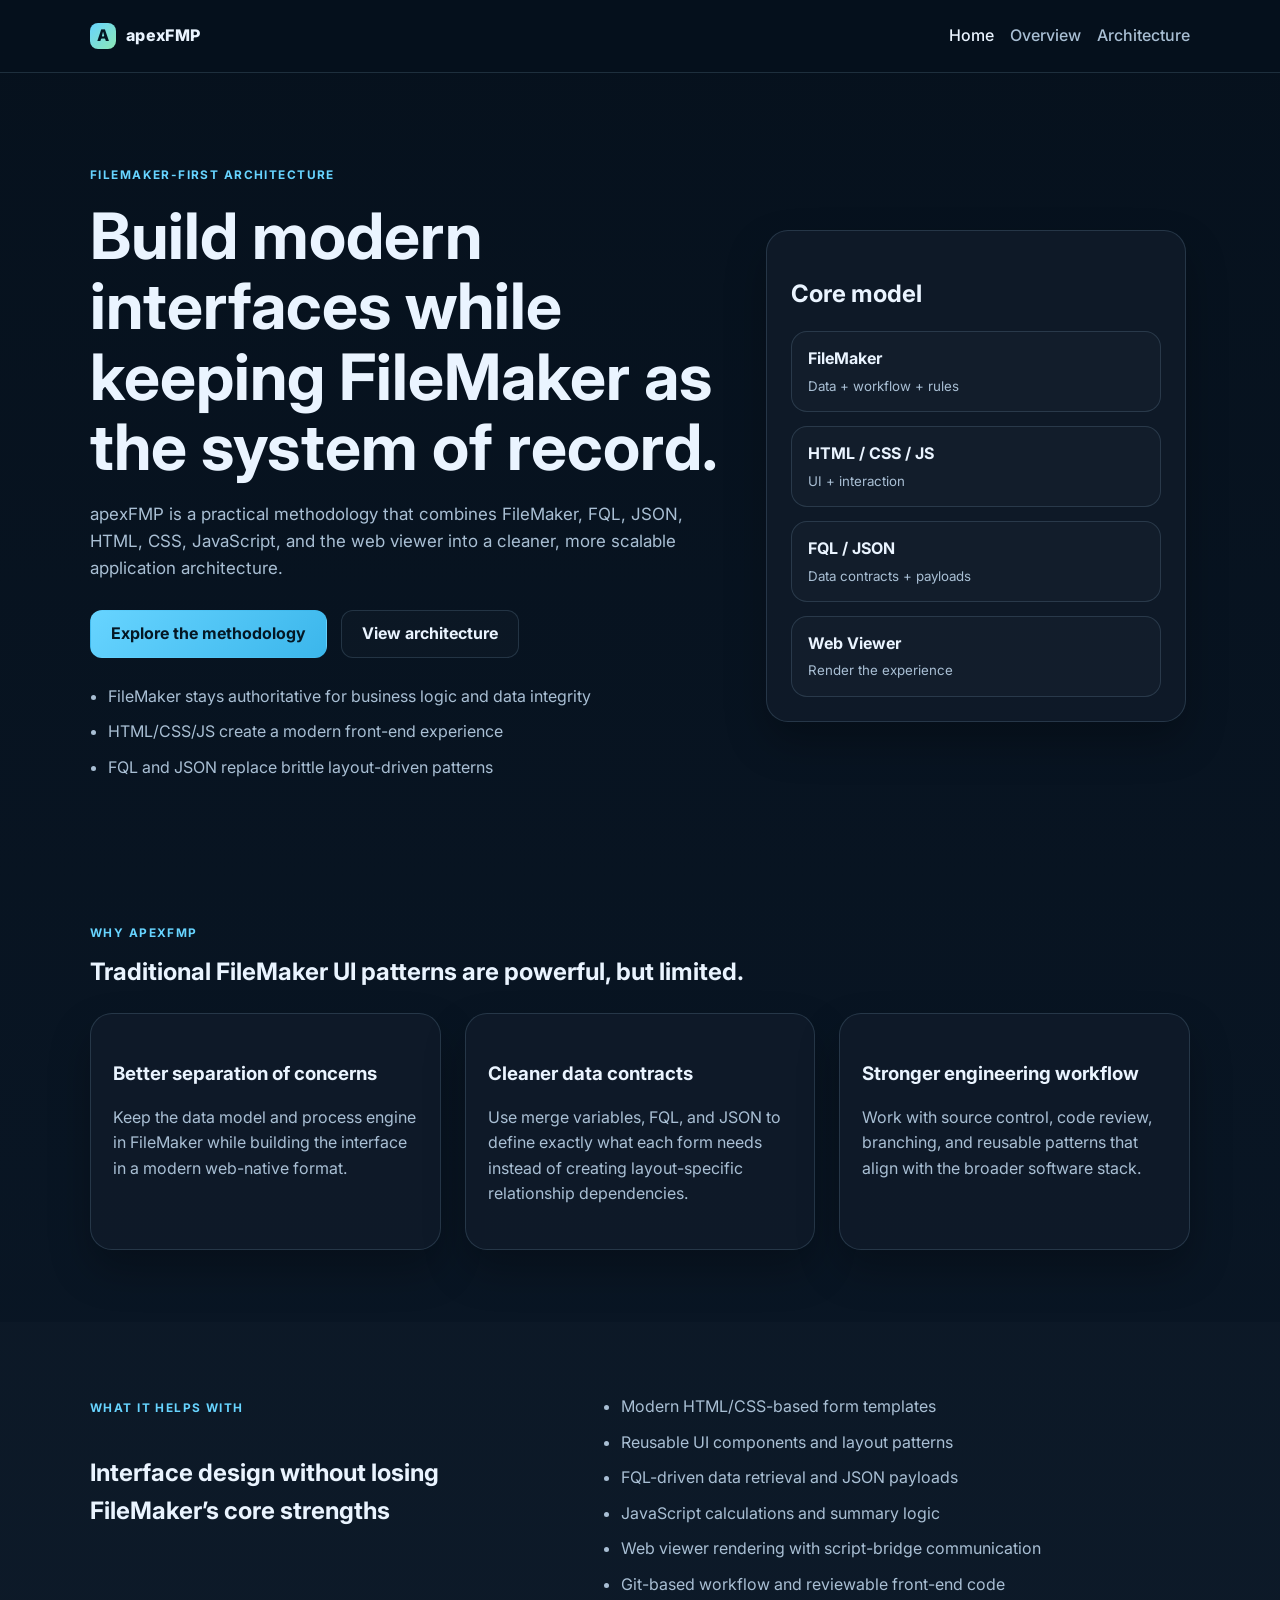
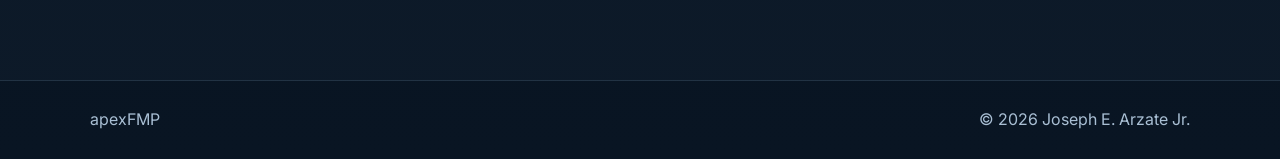
==== web/index.html @ 55b4c048 "Initial apexFMP website scaffold and methodology doc" ====
<!DOCTYPE html>
<html lang="en">
  <head>
    <meta charset="UTF-8" />
    <meta name="viewport" content="width=device-width, initial-scale=1.0" />
    <title>apexFMP | FileMaker-first web architecture</title>
    <meta
      name="description"
      content="apexFMP is a FileMaker-first methodology for building enterprise-grade interfaces using HTML, CSS, JavaScript, FQL, and the FileMaker web viewer."
    />
    <link rel="preconnect" href="https://fonts.googleapis.com" />
    <link rel="preconnect" href="https://fonts.gstatic.com" crossorigin />
    <link
      href="https://fonts.googleapis.com/css2?family=Inter:wght@400;500;600;700;800&display=swap"
      rel="stylesheet"
    />
    <link rel="stylesheet" href="assets/css/styles.css" />
  </head>
  <body>
    <header class="site-header">
      <div class="container nav">
        <a class="brand" href="index.html">
          <span class="brand-mark">A</span>
          <span>apexFMP</span>
        </a>
        <nav class="main-nav" aria-label="Main navigation">
          <a href="index.html" class="active">Home</a>
          <a href="pages/overview.html">Overview</a>
          <a href="pages/architecture.html">Architecture</a>
        </nav>
      </div>
    </header>

    <main>
      <section class="hero">
        <div class="container hero-grid">
          <div class="hero-copy">
            <span class="eyebrow">FileMaker-first architecture</span>
            <h1>Build modern interfaces while keeping FileMaker as the system of record.</h1>
            <p>
              apexFMP is a practical methodology that combines FileMaker, FQL, JSON,
              HTML, CSS, JavaScript, and the web viewer into a cleaner, more scalable
              application architecture.
            </p>
            <div class="hero-actions">
              <a class="btn btn-primary" href="pages/overview.html">Explore the methodology</a>
              <a class="btn btn-secondary" href="pages/architecture.html">View architecture</a>
            </div>
            <ul class="hero-points">
              <li>FileMaker stays authoritative for business logic and data integrity</li>
              <li>HTML/CSS/JS create a modern front-end experience</li>
              <li>FQL and JSON replace brittle layout-driven patterns</li>
            </ul>
          </div>

          <div class="hero-panel">
            <div class="panel-card">
              <h2>Core model</h2>
              <div class="stack">
                <div class="stack-item"><span>FileMaker</span><small>Data + workflow + rules</small></div>
                <div class="stack-item"><span>HTML / CSS / JS</span><small>UI + interaction</small></div>
                <div class="stack-item"><span>FQL / JSON</span><small>Data contracts + payloads</small></div>
                <div class="stack-item"><span>Web Viewer</span><small>Render the experience</small></div>
              </div>
            </div>
          </div>
        </div>
      </section>

      <section class="section">
        <div class="container">
          <div class="section-heading">
            <span class="eyebrow">Why apexFMP</span>
            <h2>Traditional FileMaker UI patterns are powerful, but limited.</h2>
          </div>

          <div class="feature-grid">
            <article class="feature-card">
              <h3>Better separation of concerns</h3>
              <p>Keep the data model and process engine in FileMaker while building the interface in a modern web-native format.</p>
            </article>
            <article class="feature-card">
              <h3>Cleaner data contracts</h3>
              <p>Use merge variables, FQL, and JSON to define exactly what each form needs instead of creating layout-specific relationship dependencies.</p>
            </article>
            <article class="feature-card">
              <h3>Stronger engineering workflow</h3>
              <p>Work with source control, code review, branching, and reusable patterns that align with the broader software stack.</p>
            </article>
          </div>
        </div>
      </section>

      <section class="section alt">
        <div class="container two-col">
          <div>
            <span class="eyebrow">What it helps with</span>
            <h2>Interface design without losing FileMaker’s core strengths</h2>
          </div>
          <div>
            <ul class="check-list">
              <li>Modern HTML/CSS-based form templates</li>
              <li>Reusable UI components and layout patterns</li>
              <li>FQL-driven data retrieval and JSON payloads</li>
              <li>JavaScript calculations and summary logic</li>
              <li>Web viewer rendering with script-bridge communication</li>
              <li>Git-based workflow and reviewable front-end code</li>
            </ul>
          </div>
        </div>
      </section>
    </main>

    <footer class="site-footer">
      <div class="container footer-inner">
        <p>apexFMP</p>
        <p>&copy; <span id="year"></span> Joseph E. Arzate Jr.</p>
      </div>
    </footer>

    <script src="assets/js/main.js"></script>
  </body>
</html>
---- web/assets/css/styles.css ----
:root {
  --bg: #07111f;
  --bg-soft: #0d1a2a;
  --panel: rgba(17, 28, 42, 0.82);
  --panel-alt: #101d2d;
  --card: #0f1d2e;
  --primary: #67d4ff;
  --primary-strong: #3bb6eb;
  --accent: #8de8b4;
  --text: #eaf4ff;
  --muted: #a9bfd4;
  --border: rgba(175, 218, 255, 0.15);
  --shadow: 0 20px 40px rgba(0, 0, 0, 0.25);
}

* {
  box-sizing: border-box;
}

html {
  scroll-behavior: smooth;
}

body {
  margin: 0;
  font-family: "Inter", sans-serif;
  background: linear-gradient(180deg, #06111d 0%, #0a1726 100%);
  color: var(--text);
  line-height: 1.6;
}

a {
  color: inherit;
  text-decoration: none;
}

img {
  max-width: 100%;
  display: block;
}

.container {
  width: min(1100px, calc(100% - 32px));
  margin: 0 auto;
}

.site-header {
  position: sticky;
  top: 0;
  z-index: 10;
  backdrop-filter: blur(14px);
  background: rgba(6, 17, 29, 0.85);
  border-bottom: 1px solid var(--border);
}

.nav {
  display: flex;
  align-items: center;
  justify-content: space-between;
  min-height: 72px;
  gap: 24px;
}

.brand {
  display: inline-flex;
  align-items: center;
  gap: 10px;
  font-weight: 800;
  letter-spacing: 0.02em;
}

.brand-mark {
  width: 26px;
  height: 26px;
  display: inline-flex;
  align-items: center;
  justify-content: center;
  border-radius: 8px;
  background: linear-gradient(135deg, var(--primary), var(--accent));
  color: #041724;
  font-weight: 800;
}

.main-nav {
  display: flex;
  gap: 16px;
  align-items: center;
  flex-wrap: wrap;
}

.main-nav a {
  color: var(--muted);
  font-weight: 500;
  transition: color 0.2s ease;
}

.main-nav a:hover,
.main-nav a.active {
  color: var(--text);
}

.hero {
  padding: 88px 0 56px;
}

.hero-grid {
  display: grid;
  grid-template-columns: 1.2fr 0.8fr;
  gap: 32px;
  align-items: center;
}

.eyebrow {
  display: inline-block;
  font-size: 0.74rem;
  letter-spacing: 0.12em;
  text-transform: uppercase;
  color: var(--primary);
  font-weight: 700;
  margin-bottom: 16px;
}

.hero h1,
.section-heading h2,
.content-card h1,
.content-card h2,
.content-card h3 {
  margin-top: 0;
  line-height: 1.1;
}

.hero h1 {
  font-size: clamp(2.5rem, 5vw, 4.2rem);
  margin-bottom: 18px;
}

.hero p {
  color: var(--muted);
  font-size: 1.06rem;
  max-width: 62ch;
}

.hero-actions {
  display: flex;
  flex-wrap: wrap;
  gap: 14px;
  margin: 28px 0 26px;
}

.btn {
  display: inline-flex;
  align-items: center;
  justify-content: center;
  min-height: 48px;
  padding: 0 20px;
  border-radius: 12px;
  font-weight: 700;
  border: 1px solid transparent;
  transition: transform 0.2s ease, border-color 0.2s ease;
}

.btn:hover {
  transform: translateY(-1px);
}

.btn-primary {
  background: linear-gradient(135deg, var(--primary), var(--primary-strong));
  color: #041724;
}

.btn-secondary {
  border-color: var(--border);
  background: rgba(255, 255, 255, 0.02);
  color: var(--text);
}

.hero-points,
.check-list,
.process-list {
  margin: 0;
  padding-left: 18px;
  color: var(--muted);
}

.hero-points li,
.check-list li,
.process-list li {
  margin-bottom: 10px;
}

.hero-panel {
  display: flex;
  justify-content: center;
}

.panel-card,
.feature-card,
.content-card {
  background: var(--panel);
  border: 1px solid var(--border);
  border-radius: 22px;
  box-shadow: var(--shadow);
}

.panel-card {
  padding: 24px;
  width: min(100%, 420px);
}

.panel-card h2 {
  margin-bottom: 18px;
}

.stack {
  display: grid;
  gap: 14px;
}

.stack-item {
  background: rgba(255, 255, 255, 0.02);
  border: 1px solid var(--border);
  border-radius: 16px;
  padding: 14px 16px;
  display: flex;
  flex-direction: column;
  gap: 4px;
}

.stack-item span {
  font-weight: 700;
}

.stack-item small {
  color: var(--muted);
}

.section {
  padding: 72px 0;
}

.section.alt {
  background: rgba(255, 255, 255, 0.01);
}

.section-heading {
  margin-bottom: 28px;
}

.feature-grid {
  display: grid;
  grid-template-columns: repeat(3, minmax(0, 1fr));
  gap: 24px;
}

.feature-card {
  padding: 26px 22px;
}

.feature-card h3 {
  margin-bottom: 12px;
}

.feature-card p,
.content-card p,
.content-card li {
  color: var(--muted);
}

.two-col {
  display: grid;
  grid-template-columns: 0.9fr 1.1fr;
  gap: 32px;
  align-items: start;
}

.page-shell {
  padding: 56px 0 72px;
}

.narrow {
  max-width: 820px;
}

.content-card {
  padding: 30px 28px;
  margin-bottom: 22px;
}

.site-footer {
  border-top: 1px solid var(--border);
  background: rgba(0, 0, 0, 0.08);
}

.footer-inner {
  min-height: 78px;
  display: flex;
  align-items: center;
  justify-content: space-between;
  gap: 18px;
  color: var(--muted);
}

@media (max-width: 860px) {
  .hero-grid,
  .two-col,
  .feature-grid {
    grid-template-columns: 1fr;
  }

  .nav,
  .footer-inner {
    flex-direction: column;
    justify-content: center;
    padding: 16px 0;
  }

  .main-nav {
    justify-content: center;
  }
}
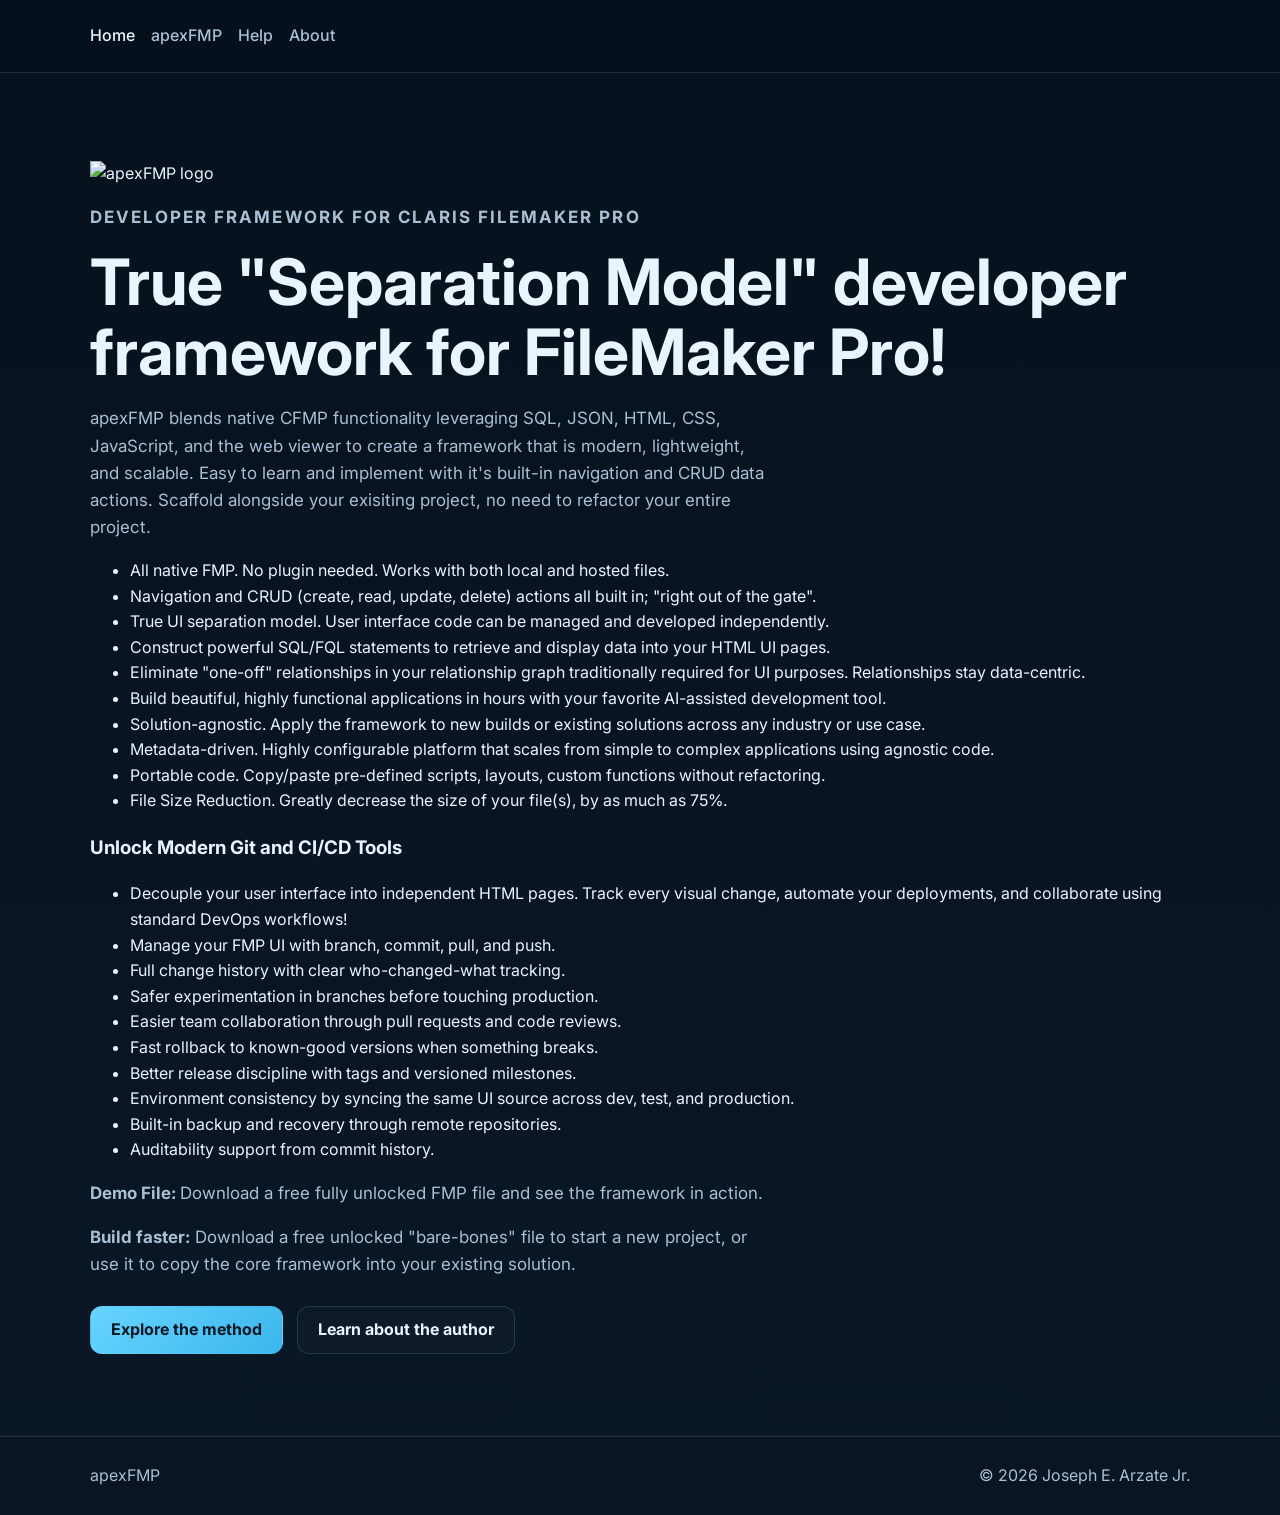
==== commit f81ef19e: "Update web/index.html" ====
--- a/web/index.html
+++ b/web/index.html
@@ -14,98 +14,69 @@
       href="https://fonts.googleapis.com/css2?family=Inter:wght@400;500;600;700;800&display=swap"
       rel="stylesheet"
     />
-    <link rel="stylesheet" href="assets/css/styles.css" />
+    <link rel="stylesheet" href="assets/css/styles.css?v=20260904" />
   </head>
   <body>
     <header class="site-header">
-      <div class="container nav">
-        <a class="brand" href="index.html">
-          <span class="brand-mark">A</span>
-          <span>apexFMP</span>
-        </a>
+      <div class="container nav nav-no-brand">
         <nav class="main-nav" aria-label="Main navigation">
-          <a href="index.html" class="active">Home</a>
-          <a href="pages/overview.html">Overview</a>
-          <a href="pages/architecture.html">Architecture</a>
+          <a href="#home" class="active">Home</a>
+          <a href="apexFMP.html">apexFMP</a>
+          <a href="#help">Help</a>
+          <a href="#about">About</a>
         </nav>
       </div>
     </header>
 
     <main>
-      <section class="hero">
-        <div class="container hero-grid">
+      <section id="home" class="hero">
+        <div class="container hero-layout">
+          <div class="hero-logo-panel">
+            <img class="hero-logo" src="assets/apexFMP_logo2.png" alt="apexFMP logo" />
+          </div>
           <div class="hero-copy">
-            <span class="eyebrow">FileMaker-first architecture</span>
-            <h1>Build modern interfaces while keeping FileMaker as the system of record.</h1>
-            <p>
-              apexFMP is a practical methodology that combines FileMaker, FQL, JSON,
-              HTML, CSS, JavaScript, and the web viewer into a cleaner, more scalable
-              application architecture.
+            <p class="eyebrow">Developer framework for Claris FileMaker Pro</p>
+            <h1>True "Separation Model" developer framework for FileMaker Pro!</h1>
+            <p class="lede">
+              apexFMP blends native CFMP functionality leveraging SQL, JSON, HTML, CSS, JavaScript,
+              and the web viewer to create a framework that is modern, lightweight, and scalable. Easy to learn and implement with it's built-in navigation and CRUD data actions. Scaffold alongside your exisiting project, no need to refactor your entire project.
             </p>
+            <ul class="hero-benefits">
+              <li>All native FMP. No plugin needed. Works with both local and hosted files.</li>
+              <li>Navigation and CRUD (create, read, update, delete) actions all built in; "right out of the gate".</li>
+              <li>True UI separation model. User interface code can be managed and developed independently.</li>
+              <li>Construct powerful SQL/FQL statements to retrieve and display data into your HTML UI pages.</li>
+              <li>Eliminate "one-off" relationships in your relationship graph traditionally required for UI purposes. Relationships stay data-centric.</li>
+              <li>Build beautiful, highly functional applications in hours with your favorite AI-assisted development tool.</li>
+              <li>Solution-agnostic. Apply the framework to new builds or existing solutions across any industry or use case.</li>
+              <li>Metadata-driven. Highly configurable platform that scales from simple to complex applications using agnostic code.</li>
+              <li>Portable code. Copy/paste pre-defined scripts, layouts, custom functions without refactoring.</li>
+              <li>File Size Reduction. Greatly decrease the size of your file(s), by as much as 75%.</li>
+              
+              
+ 
+            </ul>
+            <div class="hero-git-block">
+              <h3 class="hero-git-header">Unlock Modern Git and CI/CD Tools</h3>
+              <ul class="hero-git-benefits">
+                <li>Decouple your user interface into independent HTML pages. Track every visual change, automate your deployments, and collaborate using standard DevOps workflows!</li>
+                <li>Manage your FMP UI with branch, commit, pull, and push.</li>
+                <li>Full change history with clear who-changed-what tracking.</li>
+                <li>Safer experimentation in branches before touching production.</li>
+                <li>Easier team collaboration through pull requests and code reviews.</li>
+                <li>Fast rollback to known-good versions when something breaks.</li>
+                <li>Better release discipline with tags and versioned milestones.</li>
+                <li>Environment consistency by syncing the same UI source across dev, test, and production.</li>
+                <li>Built-in backup and recovery through remote repositories.</li>
+                <li>Auditability support from commit history.</li>
+              </ul>
+            </div>
+            <p class="hero-cta-line"><strong>Demo File: </strong> Download a free fully unlocked FMP file and see the framework in action.</p>
+            <p class="hero-cta-line"><strong>Build faster:</strong> Download a free unlocked "bare-bones" file to start a new project, or use it to copy the core framework into your existing solution.</p>
             <div class="hero-actions">
-              <a class="btn btn-primary" href="pages/overview.html">Explore the methodology</a>
-              <a class="btn btn-secondary" href="pages/architecture.html">View architecture</a>
+              <a class="btn btn-primary" href="apexFMP.html">Explore the method</a>
+              <a class="btn btn-secondary" href="#about">Learn about the author</a>
             </div>
-            <ul class="hero-points">
-              <li>FileMaker stays authoritative for business logic and data integrity</li>
-              <li>HTML/CSS/JS create a modern front-end experience</li>
-              <li>FQL and JSON replace brittle layout-driven patterns</li>
-            </ul>
-          </div>
-
-          <div class="hero-panel">
-            <div class="panel-card">
-              <h2>Core model</h2>
-              <div class="stack">
-                <div class="stack-item"><span>FileMaker</span><small>Data + workflow + rules</small></div>
-                <div class="stack-item"><span>HTML / CSS / JS</span><small>UI + interaction</small></div>
-                <div class="stack-item"><span>FQL / JSON</span><small>Data contracts + payloads</small></div>
-                <div class="stack-item"><span>Web Viewer</span><small>Render the experience</small></div>
-              </div>
-            </div>
-          </div>
-        </div>
-      </section>
-
-      <section class="section">
-        <div class="container">
-          <div class="section-heading">
-            <span class="eyebrow">Why apexFMP</span>
-            <h2>Traditional FileMaker UI patterns are powerful, but limited.</h2>
-          </div>
-
-          <div class="feature-grid">
-            <article class="feature-card">
-              <h3>Better separation of concerns</h3>
-              <p>Keep the data model and process engine in FileMaker while building the interface in a modern web-native format.</p>
-            </article>
-            <article class="feature-card">
-              <h3>Cleaner data contracts</h3>
-              <p>Use merge variables, FQL, and JSON to define exactly what each form needs instead of creating layout-specific relationship dependencies.</p>
-            </article>
-            <article class="feature-card">
-              <h3>Stronger engineering workflow</h3>
-              <p>Work with source control, code review, branching, and reusable patterns that align with the broader software stack.</p>
-            </article>
-          </div>
-        </div>
-      </section>
-
-      <section class="section alt">
-        <div class="container two-col">
-          <div>
-            <span class="eyebrow">What it helps with</span>
-            <h2>Interface design without losing FileMaker’s core strengths</h2>
-          </div>
-          <div>
-            <ul class="check-list">
-              <li>Modern HTML/CSS-based form templates</li>
-              <li>Reusable UI components and layout patterns</li>
-              <li>FQL-driven data retrieval and JSON payloads</li>
-              <li>JavaScript calculations and summary logic</li>
-              <li>Web viewer rendering with script-bridge communication</li>
-              <li>Git-based workflow and reviewable front-end code</li>
-            </ul>
           </div>
         </div>
       </section>
@@ -114,7 +85,7 @@
     <footer class="site-footer">
       <div class="container footer-inner">
         <p>apexFMP</p>
-        <p>&copy; <span id="year"></span> Joseph E. Arzate Jr.</p>
+        <p>© <span id="year"></span> Joseph E. Arzate Jr.</p>
       </div>
     </footer>
 
